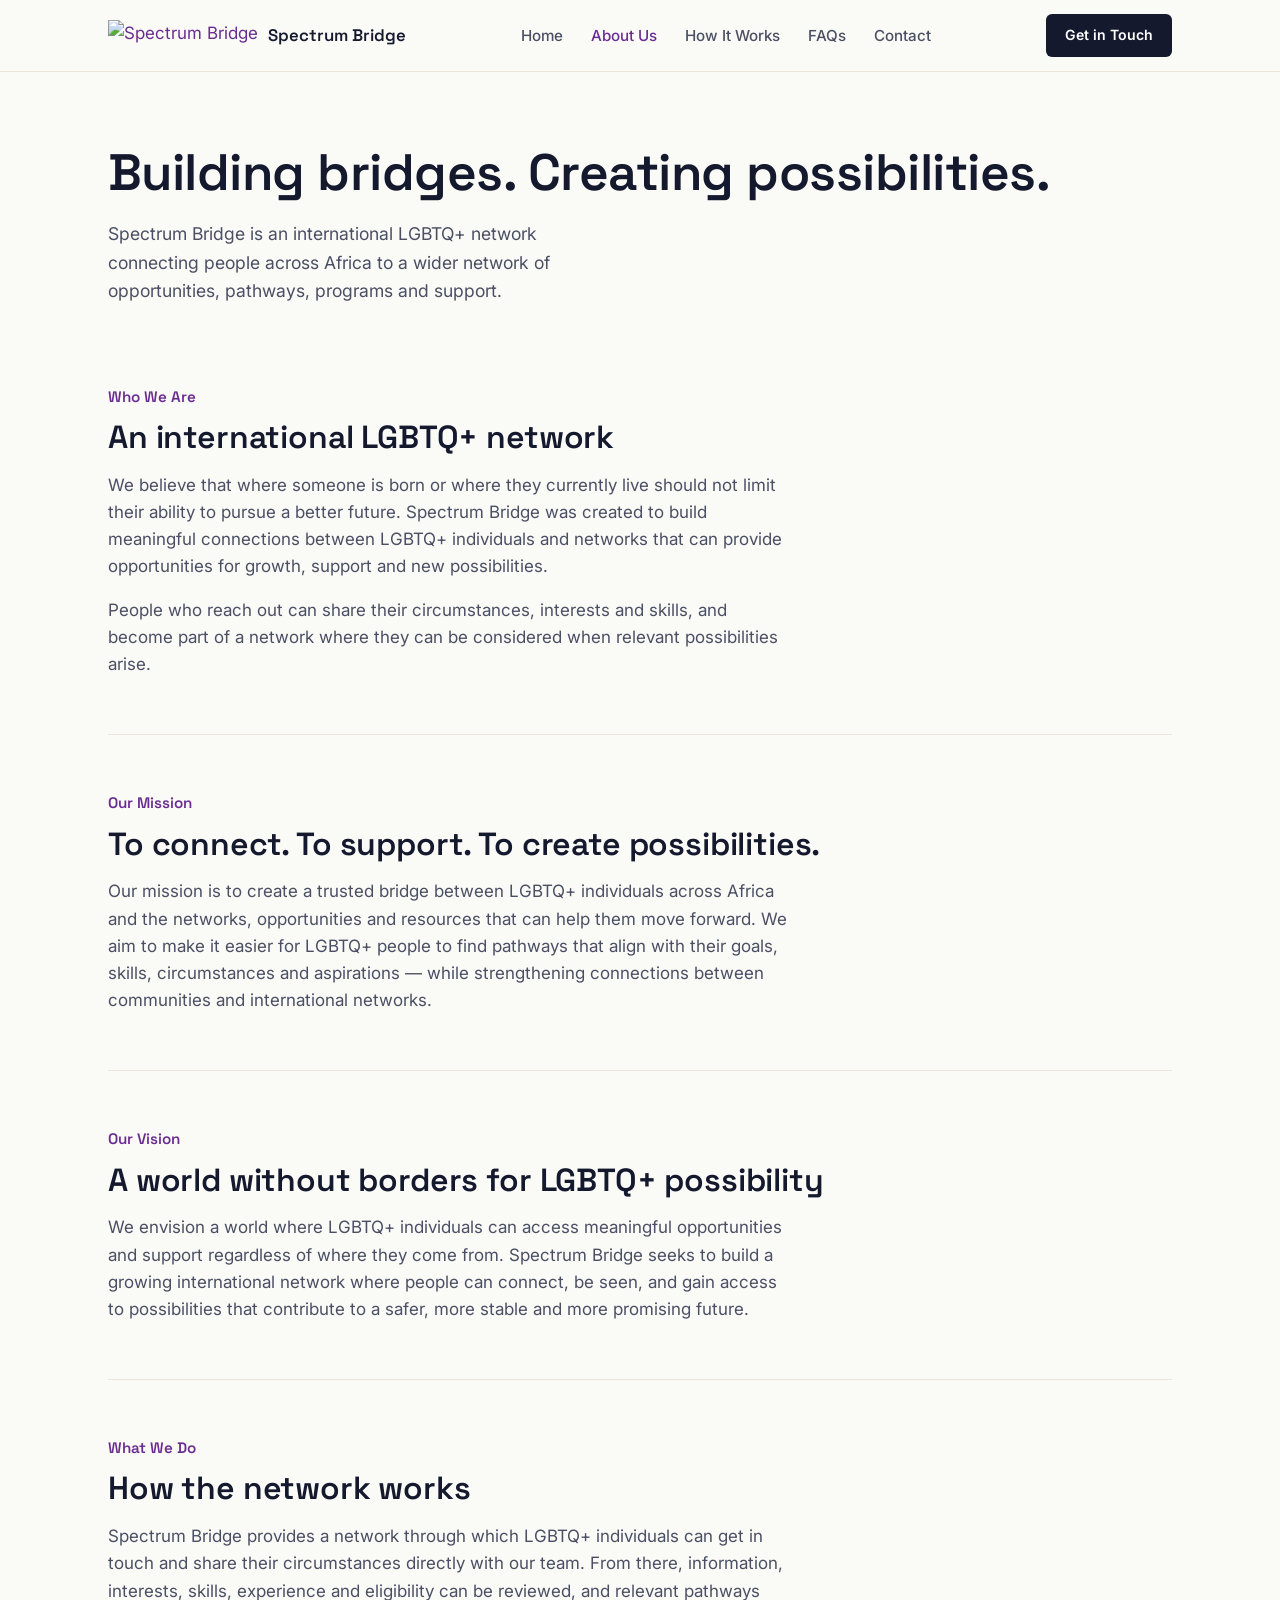
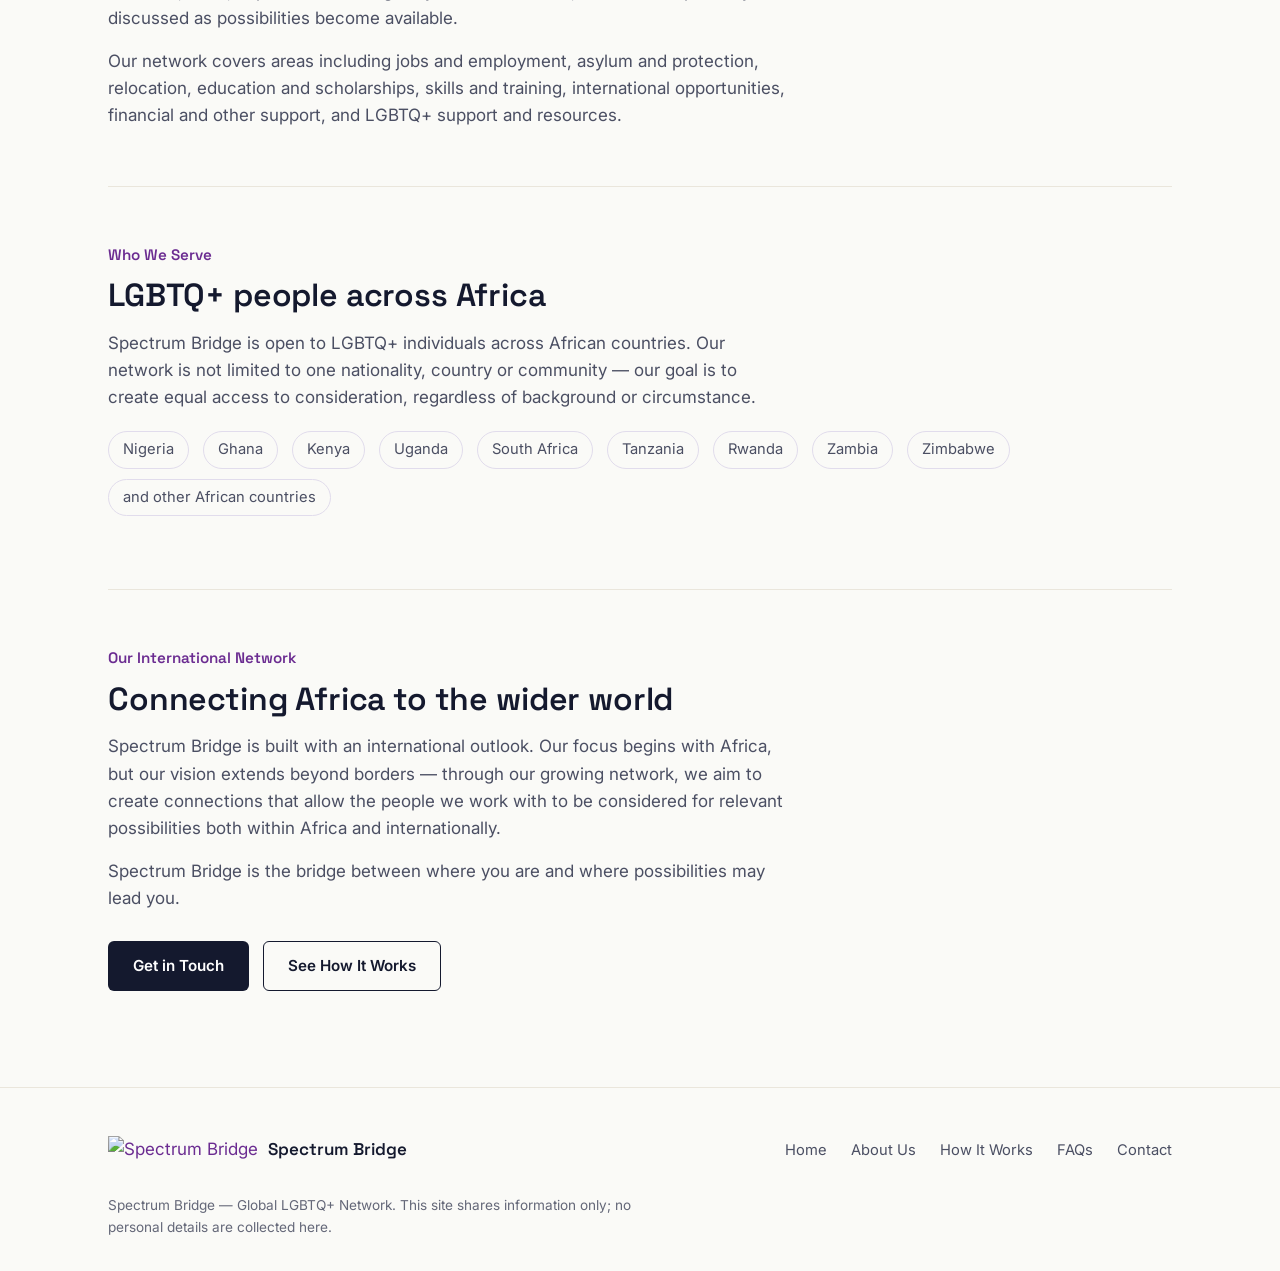
==== about.html @ e7720bda "Add files via upload" ====
<!DOCTYPE html>
<html lang="en">
<head>
<meta charset="UTF-8">
<meta name="viewport" content="width=device-width, initial-scale=1.0">
<title>About Us — Spectrum Bridge</title>
<meta name="description" content="Learn about Spectrum Bridge, an international LGBTQ+ network connecting individuals across Africa to opportunities and support.">
<link rel="stylesheet" href="styles.css">
</head>
<body>

<header class="site-header">
  <nav class="nav">
    <a href="index.html" class="nav-brand">
      <img src="assets/nav-icon.png" alt="Spectrum Bridge">
      <span>Spectrum Bridge</span>
    </a>
    <ul class="nav-links" id="navLinks">
      <li><a href="index.html">Home</a></li>
      <li><a href="about.html" class="current">About Us</a></li>
      <li><a href="how-it-works.html">How It Works</a></li>
      <li><a href="faq.html">FAQs</a></li>
      <li><a href="contact.html">Contact</a></li>
    </ul>
    <a href="contact.html" class="btn btn-primary btn-small nav-cta">Get in Touch</a>
    <button class="nav-toggle" id="navToggle" aria-label="Open menu" aria-expanded="false" aria-controls="navLinks">
      <span></span>
    </button>
  </nav>
</header>

<main>

  <section class="hero" style="padding-bottom: 24px;">
    <div class="container">
      <h1>Building bridges. Creating possibilities.</h1>
      <p class="lede" style="margin-top: 18px;">Spectrum Bridge is an international LGBTQ+ network connecting people across Africa to a wider network of opportunities, pathways, programs and support.</p>
    </div>
  </section>

  <div class="container">

    <section class="about-block">
      <span class="label">Who We Are</span>
      <h2>An international LGBTQ+ network</h2>
      <p style="margin-top: 16px;">We believe that where someone is born or where they currently live should not limit their ability to pursue a better future. Spectrum Bridge was created to build meaningful connections between LGBTQ+ individuals and networks that can provide opportunities for growth, support and new possibilities.</p>
      <p>People who reach out can share their circumstances, interests and skills, and become part of a network where they can be considered when relevant possibilities arise.</p>
    </section>

    <section class="about-block">
      <span class="label">Our Mission</span>
      <h2>To connect. To support. To create possibilities.</h2>
      <p style="margin-top: 16px;">Our mission is to create a trusted bridge between LGBTQ+ individuals across Africa and the networks, opportunities and resources that can help them move forward. We aim to make it easier for LGBTQ+ people to find pathways that align with their goals, skills, circumstances and aspirations — while strengthening connections between communities and international networks.</p>
    </section>

    <section class="about-block">
      <span class="label">Our Vision</span>
      <h2>A world without borders for LGBTQ+ possibility</h2>
      <p style="margin-top: 16px;">We envision a world where LGBTQ+ individuals can access meaningful opportunities and support regardless of where they come from. Spectrum Bridge seeks to build a growing international network where people can connect, be seen, and gain access to possibilities that contribute to a safer, more stable and more promising future.</p>
    </section>

    <section class="about-block">
      <span class="label">What We Do</span>
      <h2>How the network works</h2>
      <p style="margin-top: 16px;">Spectrum Bridge provides a network through which LGBTQ+ individuals can get in touch and share their circumstances directly with our team. From there, information, interests, skills, experience and eligibility can be reviewed, and relevant pathways discussed as possibilities become available.</p>
      <p>Our network covers areas including jobs and employment, asylum and protection, relocation, education and scholarships, skills and training, international opportunities, financial and other support, and LGBTQ+ support and resources.</p>
    </section>

    <section class="about-block">
      <span class="label">Who We Serve</span>
      <h2>LGBTQ+ people across Africa</h2>
      <p style="margin-top: 16px;">Spectrum Bridge is open to LGBTQ+ individuals across African countries. Our network is not limited to one nationality, country or community — our goal is to create equal access to consideration, regardless of background or circumstance.</p>
      <ul class="country-list">
        <li>Nigeria</li>
        <li>Ghana</li>
        <li>Kenya</li>
        <li>Uganda</li>
        <li>South Africa</li>
        <li>Tanzania</li>
        <li>Rwanda</li>
        <li>Zambia</li>
        <li>Zimbabwe</li>
        <li>and other African countries</li>
      </ul>
    </section>

    <section class="about-block">
      <span class="label">Our International Network</span>
      <h2>Connecting Africa to the wider world</h2>
      <p style="margin-top: 16px;">Spectrum Bridge is built with an international outlook. Our focus begins with Africa, but our vision extends beyond borders — through our growing network, we aim to create connections that allow the people we work with to be considered for relevant possibilities both within Africa and internationally.</p>
      <p>Spectrum Bridge is the bridge between where you are and where possibilities may lead you.</p>
      <div class="button-row">
        <a href="contact.html" class="btn btn-primary">Get in Touch</a>
        <a href="how-it-works.html" class="btn btn-secondary">See How It Works</a>
      </div>
    </section>

  </div>

</main>

<footer class="site-footer">
  <div class="container">
    <div class="footer-grid">
      <a href="index.html" class="footer-brand">
        <img src="assets/nav-icon.png" alt="Spectrum Bridge">
        <span>Spectrum Bridge</span>
      </a>
      <ul class="footer-links">
        <li><a href="index.html">Home</a></li>
        <li><a href="about.html">About Us</a></li>
        <li><a href="how-it-works.html">How It Works</a></li>
        <li><a href="faq.html">FAQs</a></li>
        <li><a href="contact.html">Contact</a></li>
      </ul>
    </div>
    <p class="footer-note">Spectrum Bridge — Global LGBTQ+ Network. This site shares information only; no personal details are collected here.</p>
  </div>
</footer>

<script>
  const navToggle = document.getElementById('navToggle');
  const navLinks = document.getElementById('navLinks');
  if (navToggle && navLinks) {
    navToggle.addEventListener('click', () => {
      const isOpen = navLinks.classList.toggle('open');
      navToggle.setAttribute('aria-expanded', isOpen ? 'true' : 'false');
    });
  }
</script>
</body>
</html>
---- styles.css ----
/* Spectrum Bridge — shared styles */

@import url('https://fonts.googleapis.com/css2?family=Space+Grotesk:wght@500;600;700&family=Inter:wght@400;500;600&display=swap');

:root {
  --bg: #FAFAF7;
  --bg-alt: #F2EEF9;
  --ink: #14192E;
  --ink-soft: #4B4F63;
  --purple: #6B2C91;
  --purple-deep: #4E1F6B;
  --coral: #E8562A;
  --line: #E1DCEC;
  --line-soft: #EAE6DC;
  --white: #FFFFFF;
  --radius: 6px;
  --max: 1120px;
}

* { box-sizing: border-box; }

html { scroll-behavior: smooth; }

body {
  margin: 0;
  background: var(--bg);
  color: var(--ink);
  font-family: 'Inter', -apple-system, BlinkMacSystemFont, sans-serif;
  font-size: 17px;
  line-height: 1.6;
  -webkit-font-smoothing: antialiased;
}

h1, h2, h3, .display {
  font-family: 'Space Grotesk', 'Inter', sans-serif;
  color: var(--ink);
  line-height: 1.15;
  margin: 0;
  font-weight: 600;
}

h1 { font-size: clamp(2.1rem, 4.4vw, 3.2rem); letter-spacing: -0.01em; }
h2 { font-size: clamp(1.5rem, 2.8vw, 2rem); letter-spacing: -0.005em; }
h3 { font-size: 1.15rem; }

p { margin: 0 0 1rem; color: var(--ink-soft); max-width: 62ch; }
p:last-child { margin-bottom: 0; }

a { color: var(--purple); text-decoration: none; }
a:hover { text-decoration: underline; }

img { max-width: 100%; display: block; }

.container {
  max-width: var(--max);
  margin: 0 auto;
  padding: 0 28px;
}

:focus-visible {
  outline: 2px solid var(--purple);
  outline-offset: 3px;
}

/* ---------- Nav ---------- */

.site-header {
  border-bottom: 1px solid var(--line-soft);
  background: var(--bg);
  position: sticky;
  top: 0;
  z-index: 40;
}

.nav {
  display: flex;
  align-items: center;
  justify-content: space-between;
  padding: 14px 28px;
  max-width: var(--max);
  margin: 0 auto;
  gap: 24px;
  position: relative;
}

.nav-brand {
  display: flex;
  align-items: center;
  gap: 10px;
  flex-shrink: 0;
}

.nav-brand img {
  height: 30px;
  width: auto;
}

.nav-brand span {
  font-family: 'Space Grotesk', sans-serif;
  font-weight: 600;
  font-size: 1.05rem;
  color: var(--ink);
  white-space: nowrap;
}

.nav-links {
  display: flex;
  align-items: center;
  gap: 28px;
  list-style: none;
  margin: 0;
  padding: 0;
  flex-wrap: wrap;
}

.nav-links a {
  color: var(--ink-soft);
  font-size: 0.95rem;
  font-weight: 500;
}

.nav-links a:hover { color: var(--ink); text-decoration: none; }

.nav-links a.current { color: var(--purple); }

.nav-cta {
  flex-shrink: 0;
}

.nav-toggle {
  display: none;
  background: none;
  border: 1.5px solid var(--ink);
  border-radius: var(--radius);
  width: 40px;
  height: 40px;
  align-items: center;
  justify-content: center;
  cursor: pointer;
  flex-shrink: 0;
}

.nav-toggle span,
.nav-toggle span::before,
.nav-toggle span::after {
  display: block;
  width: 18px;
  height: 2px;
  background: var(--ink);
  position: relative;
  transition: transform 0.15s ease, opacity 0.15s ease;
}

.nav-toggle span::before,
.nav-toggle span::after {
  content: '';
  position: absolute;
  left: 0;
}

.nav-toggle span::before { top: -6px; }
.nav-toggle span::after { top: 6px; }

/* ---------- Buttons ---------- */

.btn {
  display: inline-block;
  padding: 12px 24px;
  border-radius: var(--radius);
  font-weight: 600;
  font-size: 0.95rem;
  font-family: 'Inter', sans-serif;
  border: 1.5px solid transparent;
  cursor: pointer;
  transition: background-color 0.15s ease, color 0.15s ease, border-color 0.15s ease;
}

.btn:hover { text-decoration: none; }

.btn-primary {
  background: var(--ink);
  color: var(--white);
}
.btn-primary:hover { background: var(--purple-deep); }

.btn-secondary {
  background: transparent;
  color: var(--ink);
  border-color: var(--ink);
}
.btn-secondary:hover { background: var(--ink); color: var(--white); }

.btn-small {
  padding: 9px 18px;
  font-size: 0.88rem;
}

.button-row {
  display: flex;
  gap: 14px;
  flex-wrap: wrap;
  margin-top: 28px;
}

/* ---------- Hero ---------- */

.hero {
  padding: 72px 0 56px;
}

.hero-grid {
  display: grid;
  grid-template-columns: 1.1fr 0.9fr;
  gap: 48px;
  align-items: center;
}

.hero-eyebrow-free h1 { margin-bottom: 18px; }

.hero p.lede {
  font-size: 1.1rem;
  max-width: 46ch;
}

.hero-art {
  width: 100%;
}

/* ---------- Sections ---------- */

section.block {
  padding: 64px 0;
  border-top: 1px solid var(--line-soft);
}

section.block.alt {
  background: var(--bg-alt);
  border-top: 1px solid var(--line);
  border-bottom: 1px solid var(--line);
}

.section-head {
  max-width: 60ch;
  margin-bottom: 40px;
}

.section-head h2 { margin-bottom: 14px; }

/* ---------- Category list ---------- */

.category-grid {
  display: grid;
  grid-template-columns: repeat(2, 1fr);
  gap: 1px;
  background: var(--line);
  border: 1px solid var(--line);
}

.category-item {
  background: var(--bg);
  padding: 26px 28px;
}

.category-item h3 {
  margin-bottom: 8px;
  font-size: 1.05rem;
}

.category-item p { font-size: 0.95rem; margin: 0; }

/* ---------- Steps (real sequence) ---------- */

.steps {
  display: flex;
  flex-direction: column;
}

.step {
  display: grid;
  grid-template-columns: 64px 1fr;
  gap: 24px;
  padding: 28px 0;
  border-top: 1px solid var(--line);
}

.step:first-child { border-top: none; }

.step-num {
  font-family: 'Space Grotesk', sans-serif;
  font-weight: 600;
  font-size: 1.4rem;
  color: var(--purple);
}

.step h3 { margin-bottom: 8px; }
.step p { margin: 0; }

/* ---------- Simple stat / callout ---------- */

.callout {
  border-left: 3px solid var(--coral);
  padding: 4px 0 4px 22px;
  margin: 8px 0;
}

.callout p { margin: 0; color: var(--ink); font-size: 1.05rem; }

/* ---------- FAQ ---------- */

.faq-list {
  border-top: 1px solid var(--line);
}

.faq-item {
  border-bottom: 1px solid var(--line);
}

.faq-item summary {
  padding: 20px 4px;
  cursor: pointer;
  font-family: 'Space Grotesk', sans-serif;
  font-weight: 600;
  font-size: 1.02rem;
  color: var(--ink);
  list-style: none;
  display: flex;
  justify-content: space-between;
  align-items: center;
  gap: 16px;
}

.faq-item summary::-webkit-details-marker { display: none; }

.faq-item summary::after {
  content: '+';
  font-family: 'Space Grotesk', sans-serif;
  font-size: 1.3rem;
  color: var(--purple);
  flex-shrink: 0;
  transition: transform 0.15s ease;
}

.faq-item[open] summary::after {
  content: '–';
}

.faq-item .faq-answer {
  padding: 0 4px 22px;
  max-width: 68ch;
}

.faq-answer p { margin: 0; }

/* ---------- About page blocks ---------- */

.about-block {
  padding: 56px 0;
  border-top: 1px solid var(--line-soft);
}

.about-block:first-of-type { border-top: none; }

.about-block .label {
  font-family: 'Space Grotesk', sans-serif;
  font-weight: 600;
  color: var(--purple);
  font-size: 0.95rem;
  margin-bottom: 10px;
  display: block;
}

.country-list {
  display: flex;
  flex-wrap: wrap;
  gap: 10px 14px;
  margin-top: 20px;
  padding: 0;
  list-style: none;
}

.country-list li {
  font-size: 0.92rem;
  color: var(--ink-soft);
  padding: 6px 14px;
  border: 1px solid var(--line);
  border-radius: 999px;
}

/* ---------- Contact page ---------- */

.contact-hero {
  padding: 80px 0 64px;
  text-align: left;
}

.contact-card {
  border: 1px solid var(--line);
  border-radius: var(--radius);
  padding: 40px;
  margin-top: 36px;
  max-width: 560px;
  background: var(--bg-alt);
}

.contact-card h3 { margin-bottom: 10px; }
.contact-card p { margin-bottom: 24px; }

.privacy-note {
  margin-top: 40px;
  max-width: 60ch;
  font-size: 0.92rem;
  color: var(--ink-soft);
}

/* ---------- Footer ---------- */

.site-footer {
  border-top: 1px solid var(--line-soft);
  padding: 48px 0 32px;
  margin-top: 40px;
}

.footer-grid {
  display: flex;
  justify-content: space-between;
  align-items: flex-start;
  flex-wrap: wrap;
  gap: 32px;
}

.footer-brand {
  display: flex;
  align-items: center;
  gap: 10px;
}

.footer-brand img { height: 26px; }

.footer-brand span {
  font-family: 'Space Grotesk', sans-serif;
  font-weight: 600;
  color: var(--ink);
}

.footer-links {
  display: flex;
  gap: 24px;
  list-style: none;
  padding: 0;
  margin: 0;
  flex-wrap: wrap;
}

.footer-links a {
  color: var(--ink-soft);
  font-size: 0.92rem;
}

.footer-note {
  margin-top: 32px;
  font-size: 0.85rem;
  color: var(--ink-soft);
  opacity: 0.85;
}

/* ---------- Responsive ---------- */

@media (max-width: 860px) {
  .hero-grid { grid-template-columns: 1fr; }
  .hero-art { max-width: 340px; margin: 0 auto; }
  .category-grid { grid-template-columns: 1fr; }

  .nav-cta { display: none; }
  .nav-toggle { display: flex; }

  .nav-links {
    display: none;
    position: absolute;
    top: 100%;
    left: 0;
    right: 0;
    flex-direction: column;
    align-items: stretch;
    gap: 0;
    background: var(--bg);
    border-bottom: 1px solid var(--line);
    padding: 8px 28px 20px;
  }

  .nav-links.open { display: flex; }

  .nav-links li { border-top: 1px solid var(--line-soft); }
  .nav-links li:first-child { border-top: none; }
  .nav-links a { display: block; padding: 14px 0; }

  .nav-links .nav-links-cta {
    border-top: 1px solid var(--line-soft);
    padding-top: 14px;
    margin-top: 4px;
  }
}
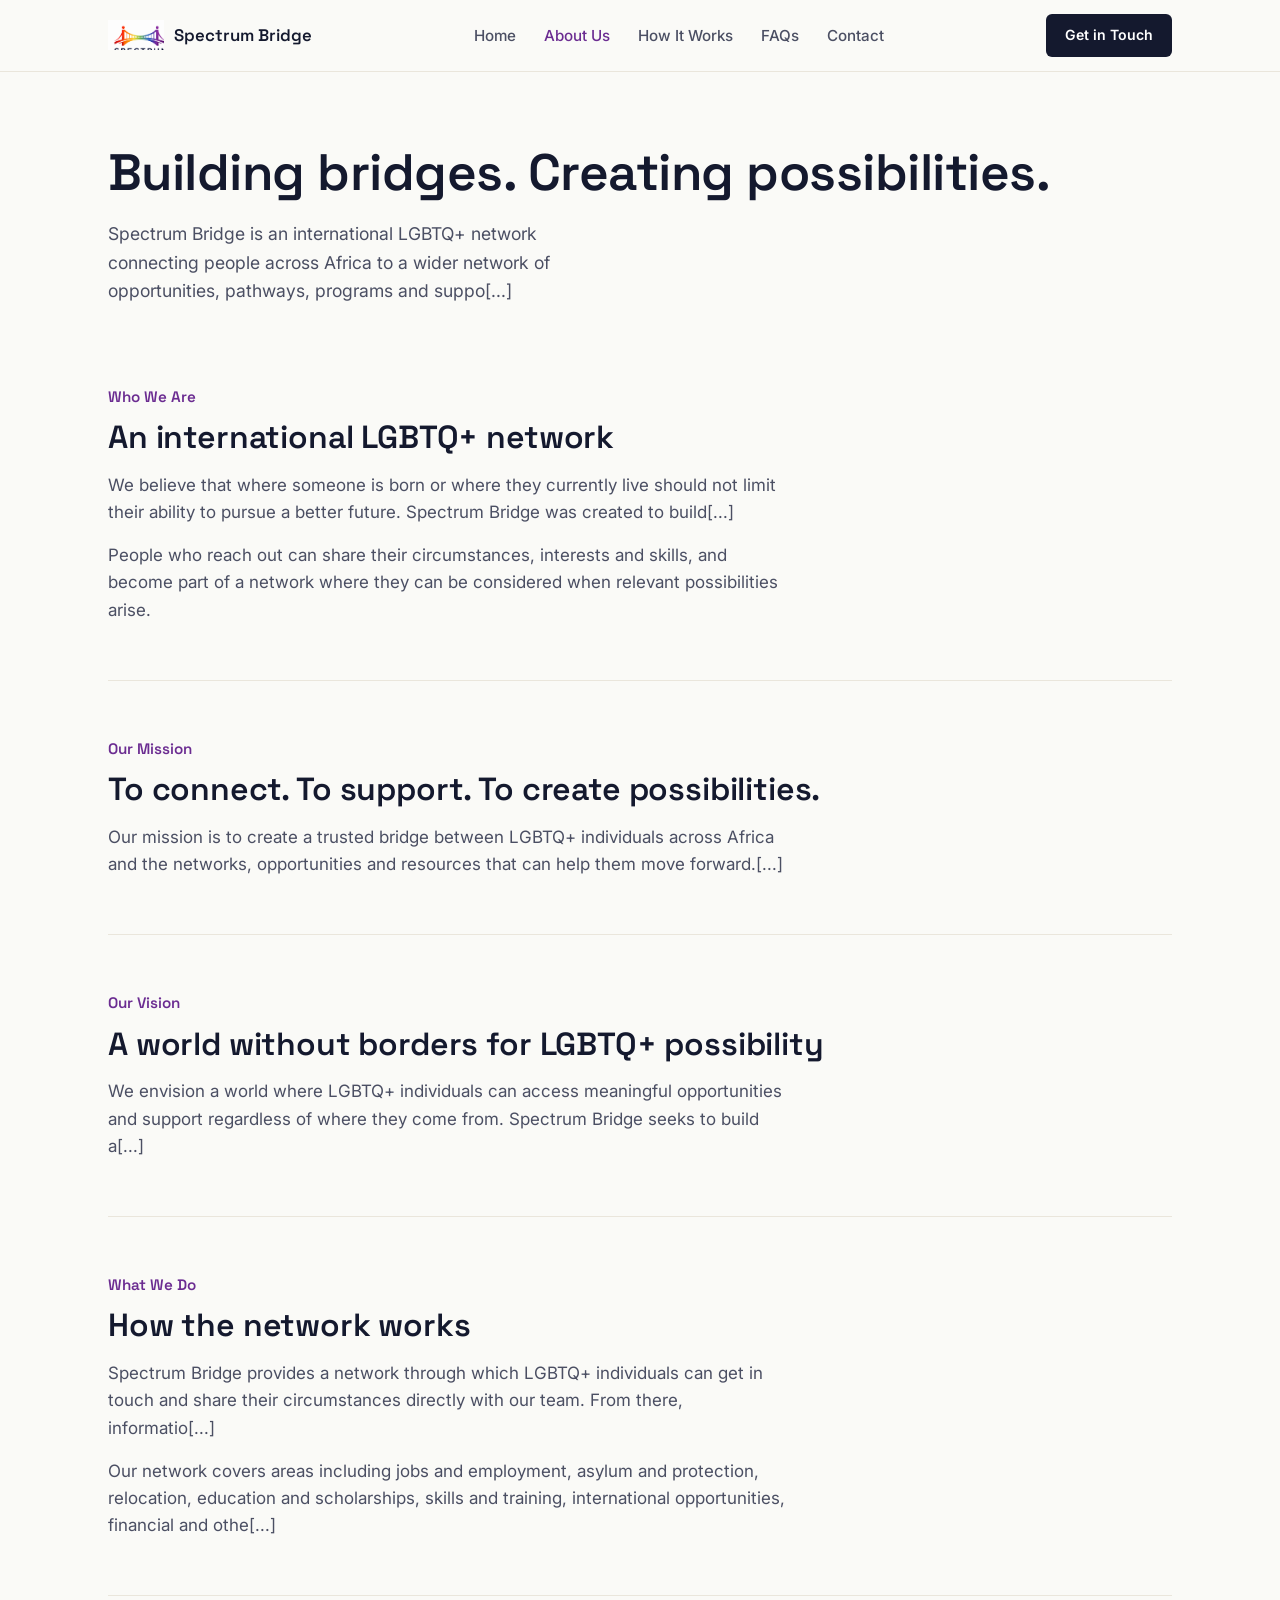
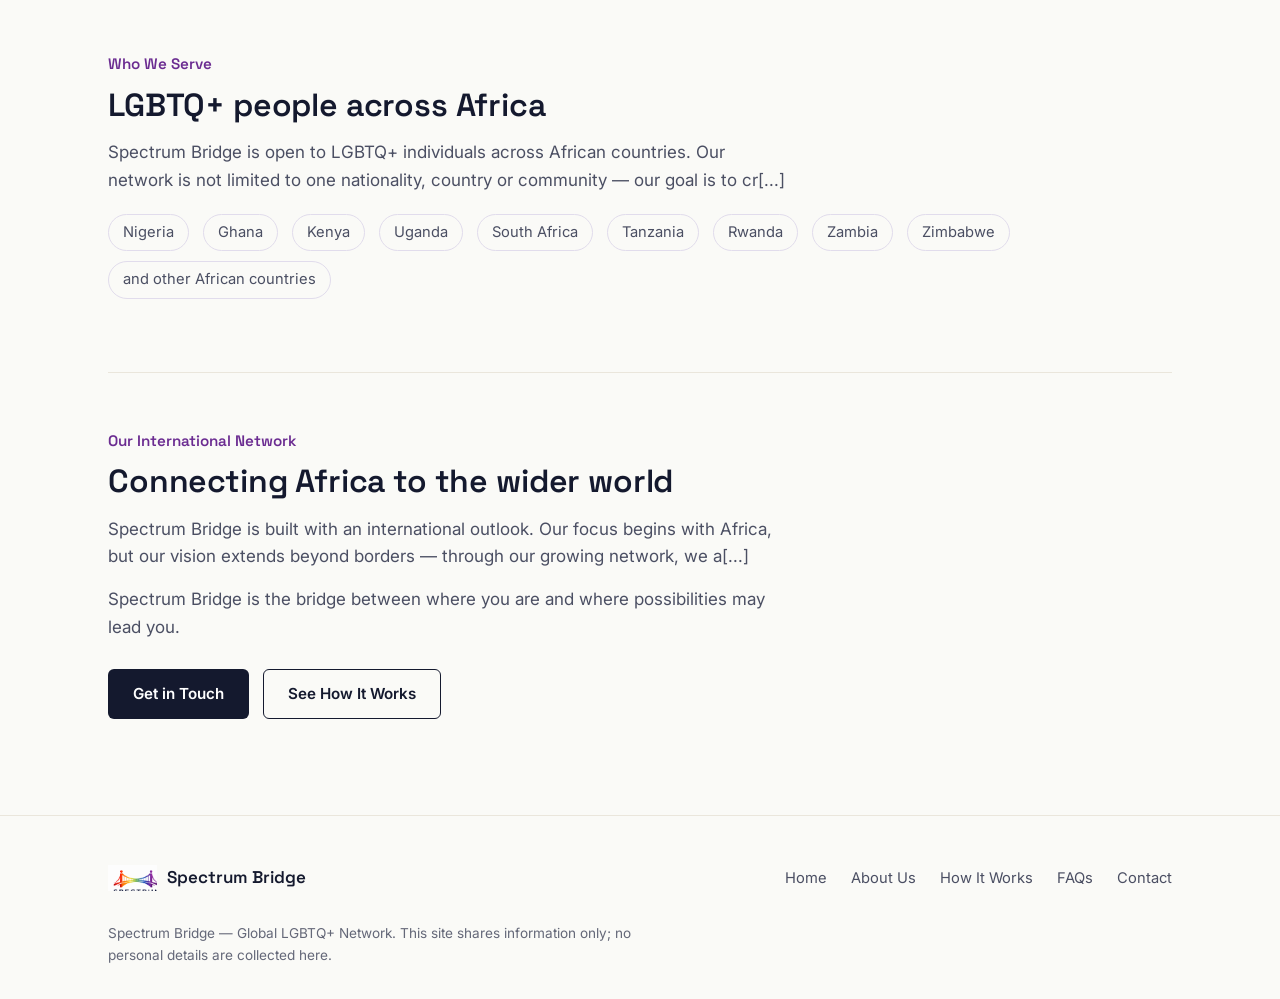
==== commit bb0c3618: "Serve root nav-icon.png on site pages to avoid assets/ 404s (update header/footer image paths)" ====
--- a/about.html
+++ b/about.html
@@ -12,7 +12,7 @@
 <header class="site-header">
   <nav class="nav">
     <a href="index.html" class="nav-brand">
-      <img src="assets/nav-icon.png" alt="Spectrum Bridge">
+      <img src="nav-icon.png" alt="Spectrum Bridge">
       <span>Spectrum Bridge</span>
     </a>
     <ul class="nav-links" id="navLinks">
@@ -34,7 +34,7 @@
   <section class="hero" style="padding-bottom: 24px;">
     <div class="container">
       <h1>Building bridges. Creating possibilities.</h1>
-      <p class="lede" style="margin-top: 18px;">Spectrum Bridge is an international LGBTQ+ network connecting people across Africa to a wider network of opportunities, pathways, programs and support.</p>
+      <p class="lede" style="margin-top: 18px;">Spectrum Bridge is an international LGBTQ+ network connecting people across Africa to a wider network of opportunities, pathways, programs and suppo[...]
     </div>
   </section>
 
@@ -43,33 +43,33 @@
     <section class="about-block">
       <span class="label">Who We Are</span>
       <h2>An international LGBTQ+ network</h2>
-      <p style="margin-top: 16px;">We believe that where someone is born or where they currently live should not limit their ability to pursue a better future. Spectrum Bridge was created to build meaningful connections between LGBTQ+ individuals and networks that can provide opportunities for growth, support and new possibilities.</p>
+      <p style="margin-top: 16px;">We believe that where someone is born or where they currently live should not limit their ability to pursue a better future. Spectrum Bridge was created to build[...]
       <p>People who reach out can share their circumstances, interests and skills, and become part of a network where they can be considered when relevant possibilities arise.</p>
     </section>
 
     <section class="about-block">
       <span class="label">Our Mission</span>
       <h2>To connect. To support. To create possibilities.</h2>
-      <p style="margin-top: 16px;">Our mission is to create a trusted bridge between LGBTQ+ individuals across Africa and the networks, opportunities and resources that can help them move forward. We aim to make it easier for LGBTQ+ people to find pathways that align with their goals, skills, circumstances and aspirations — while strengthening connections between communities and international networks.</p>
+      <p style="margin-top: 16px;">Our mission is to create a trusted bridge between LGBTQ+ individuals across Africa and the networks, opportunities and resources that can help them move forward.[...]
     </section>
 
     <section class="about-block">
       <span class="label">Our Vision</span>
       <h2>A world without borders for LGBTQ+ possibility</h2>
-      <p style="margin-top: 16px;">We envision a world where LGBTQ+ individuals can access meaningful opportunities and support regardless of where they come from. Spectrum Bridge seeks to build a growing international network where people can connect, be seen, and gain access to possibilities that contribute to a safer, more stable and more promising future.</p>
+      <p style="margin-top: 16px;">We envision a world where LGBTQ+ individuals can access meaningful opportunities and support regardless of where they come from. Spectrum Bridge seeks to build a[...]
     </section>
 
     <section class="about-block">
       <span class="label">What We Do</span>
       <h2>How the network works</h2>
-      <p style="margin-top: 16px;">Spectrum Bridge provides a network through which LGBTQ+ individuals can get in touch and share their circumstances directly with our team. From there, information, interests, skills, experience and eligibility can be reviewed, and relevant pathways discussed as possibilities become available.</p>
-      <p>Our network covers areas including jobs and employment, asylum and protection, relocation, education and scholarships, skills and training, international opportunities, financial and other support, and LGBTQ+ support and resources.</p>
+      <p style="margin-top: 16px;">Spectrum Bridge provides a network through which LGBTQ+ individuals can get in touch and share their circumstances directly with our team. From there, informatio[...]
+      <p>Our network covers areas including jobs and employment, asylum and protection, relocation, education and scholarships, skills and training, international opportunities, financial and othe[...]
     </section>
 
     <section class="about-block">
       <span class="label">Who We Serve</span>
       <h2>LGBTQ+ people across Africa</h2>
-      <p style="margin-top: 16px;">Spectrum Bridge is open to LGBTQ+ individuals across African countries. Our network is not limited to one nationality, country or community — our goal is to create equal access to consideration, regardless of background or circumstance.</p>
+      <p style="margin-top: 16px;">Spectrum Bridge is open to LGBTQ+ individuals across African countries. Our network is not limited to one nationality, country or community — our goal is to cr[...]
       <ul class="country-list">
         <li>Nigeria</li>
         <li>Ghana</li>
@@ -87,7 +87,7 @@
     <section class="about-block">
       <span class="label">Our International Network</span>
       <h2>Connecting Africa to the wider world</h2>
-      <p style="margin-top: 16px;">Spectrum Bridge is built with an international outlook. Our focus begins with Africa, but our vision extends beyond borders — through our growing network, we aim to create connections that allow the people we work with to be considered for relevant possibilities both within Africa and internationally.</p>
+      <p style="margin-top: 16px;">Spectrum Bridge is built with an international outlook. Our focus begins with Africa, but our vision extends beyond borders — through our growing network, we a[...]
       <p>Spectrum Bridge is the bridge between where you are and where possibilities may lead you.</p>
       <div class="button-row">
         <a href="contact.html" class="btn btn-primary">Get in Touch</a>
@@ -103,7 +103,7 @@
   <div class="container">
     <div class="footer-grid">
       <a href="index.html" class="footer-brand">
-        <img src="assets/nav-icon.png" alt="Spectrum Bridge">
+        <img src="nav-icon.png" alt="Spectrum Bridge">
         <span>Spectrum Bridge</span>
       </a>
       <ul class="footer-links">
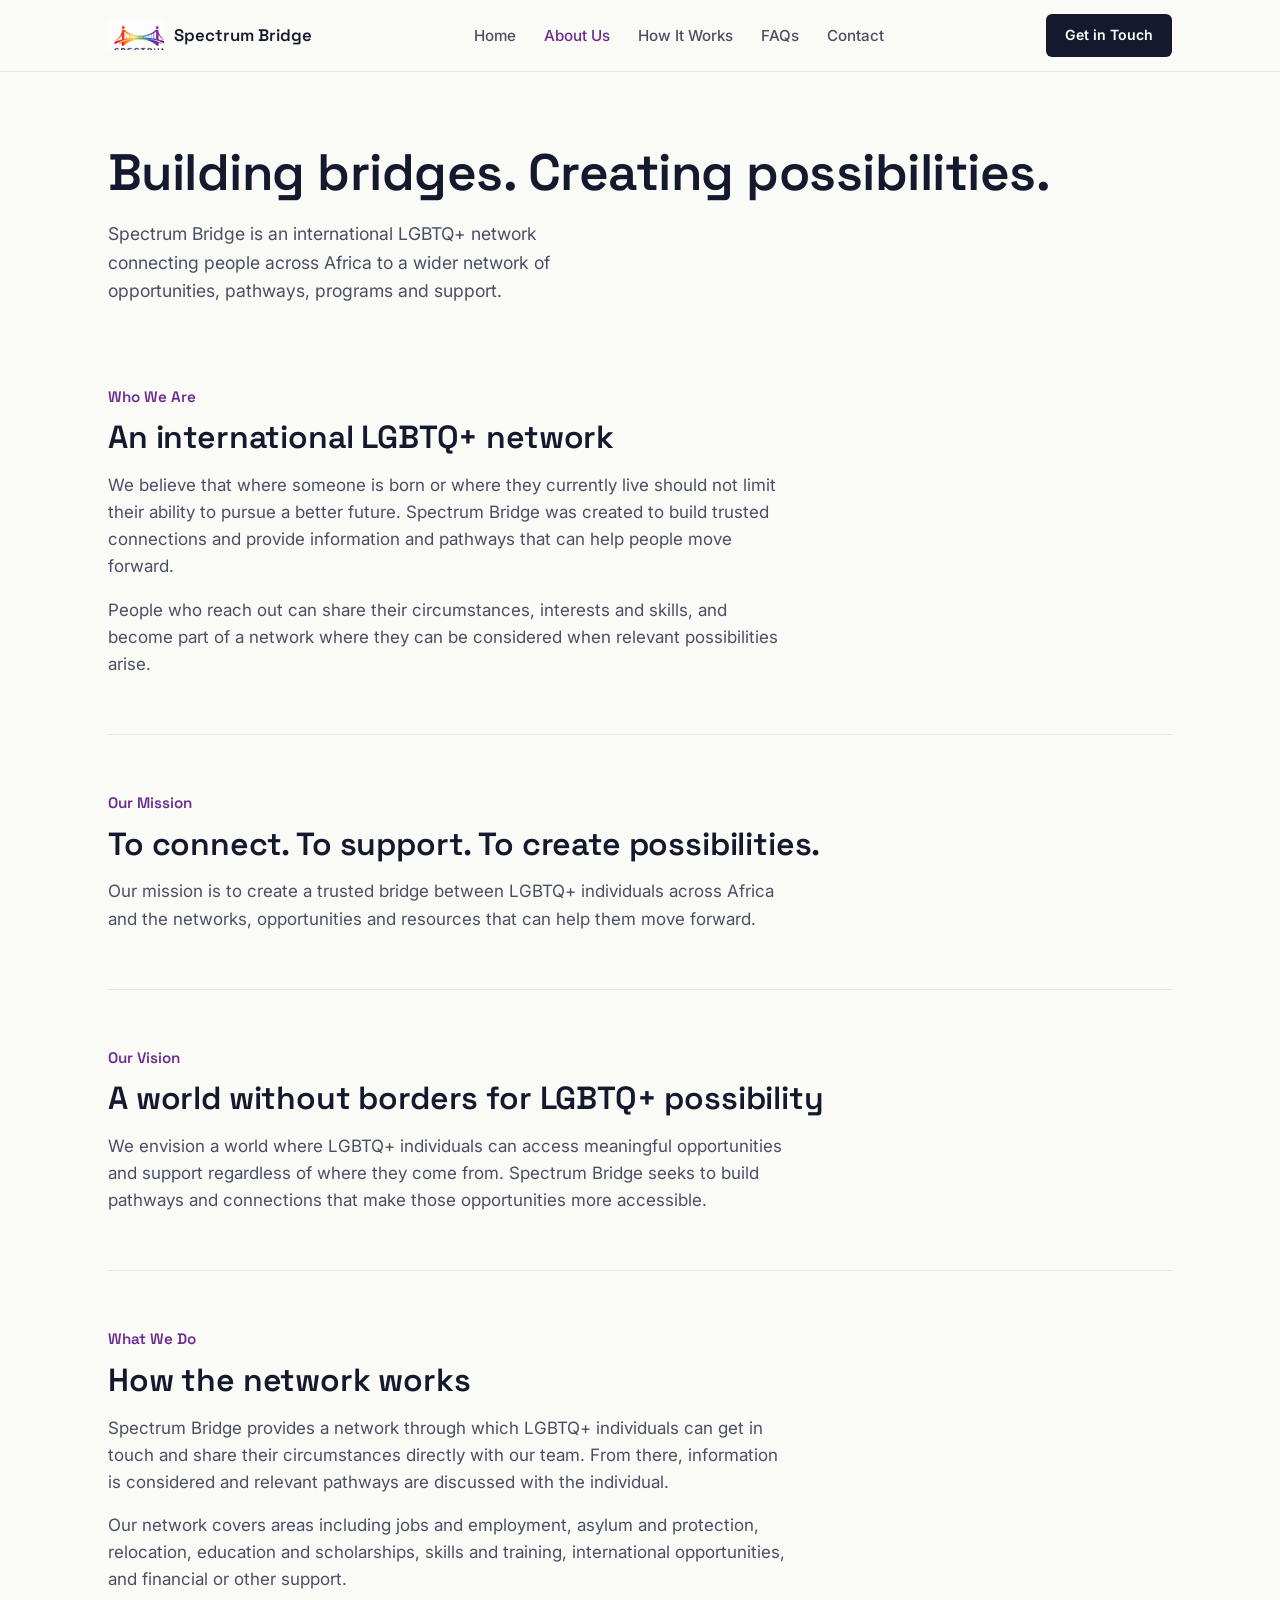
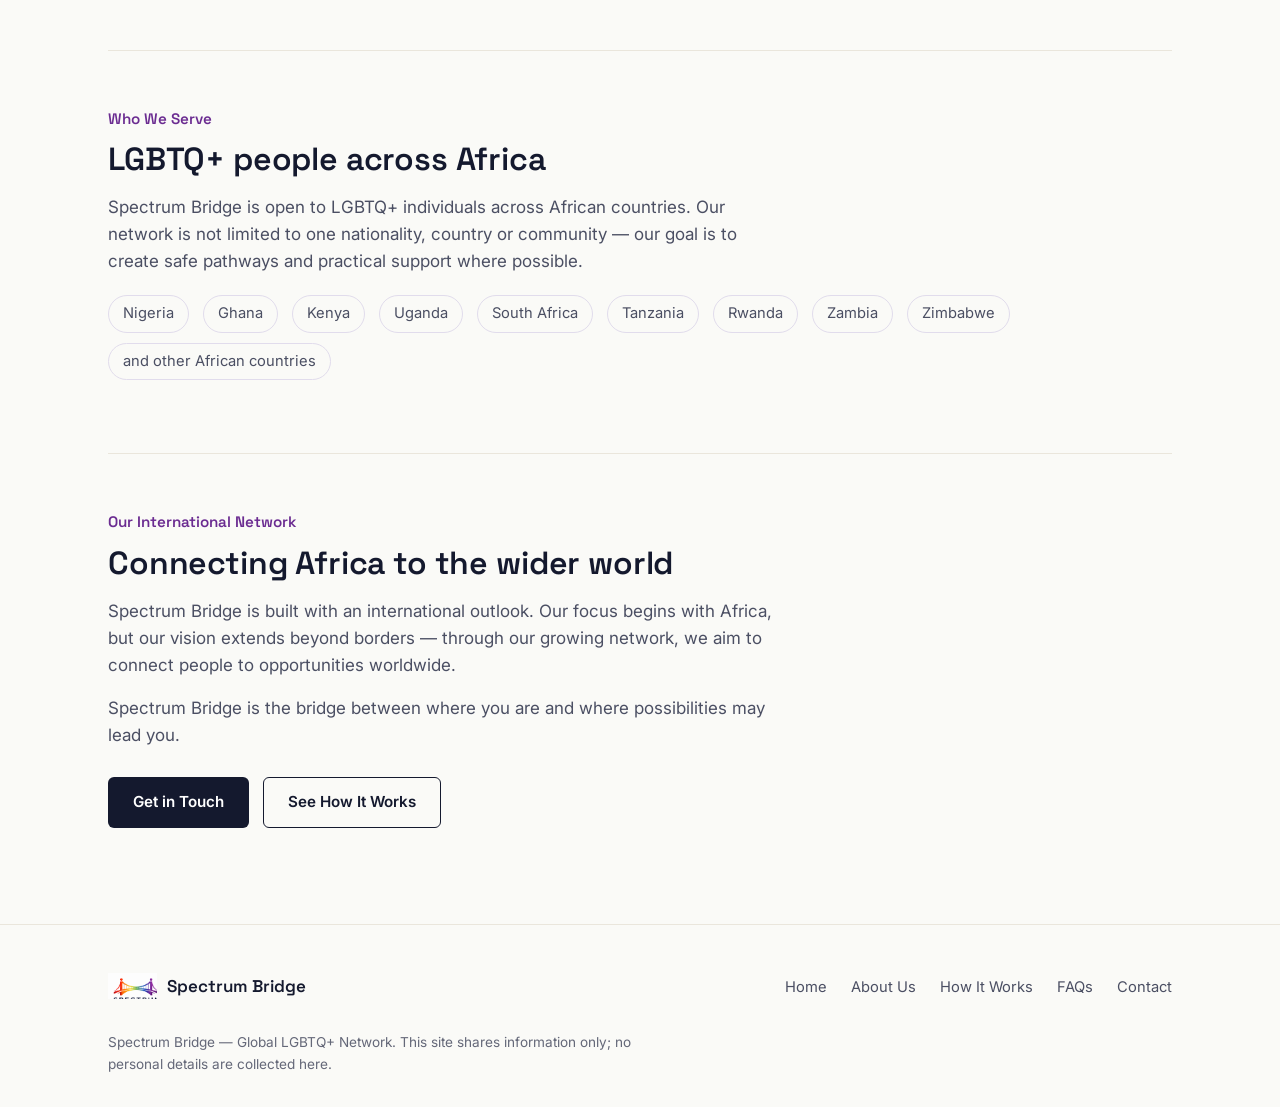
==== commit fd0df43f: "Replace placeholder '[...]' with full copy across site pages and use root logo/nav images" ====
--- a/about.html
+++ b/about.html
@@ -34,7 +34,7 @@
   <section class="hero" style="padding-bottom: 24px;">
     <div class="container">
       <h1>Building bridges. Creating possibilities.</h1>
-      <p class="lede" style="margin-top: 18px;">Spectrum Bridge is an international LGBTQ+ network connecting people across Africa to a wider network of opportunities, pathways, programs and suppo[...]
+      <p class="lede" style="margin-top: 18px;">Spectrum Bridge is an international LGBTQ+ network connecting people across Africa to a wider network of opportunities, pathways, programs and support.</p>
     </div>
   </section>
 
@@ -43,33 +43,33 @@
     <section class="about-block">
       <span class="label">Who We Are</span>
       <h2>An international LGBTQ+ network</h2>
-      <p style="margin-top: 16px;">We believe that where someone is born or where they currently live should not limit their ability to pursue a better future. Spectrum Bridge was created to build[...]
+      <p style="margin-top: 16px;">We believe that where someone is born or where they currently live should not limit their ability to pursue a better future. Spectrum Bridge was created to build trusted connections and provide information and pathways that can help people move forward.</p>
       <p>People who reach out can share their circumstances, interests and skills, and become part of a network where they can be considered when relevant possibilities arise.</p>
     </section>
 
     <section class="about-block">
       <span class="label">Our Mission</span>
       <h2>To connect. To support. To create possibilities.</h2>
-      <p style="margin-top: 16px;">Our mission is to create a trusted bridge between LGBTQ+ individuals across Africa and the networks, opportunities and resources that can help them move forward.[...]
+      <p style="margin-top: 16px;">Our mission is to create a trusted bridge between LGBTQ+ individuals across Africa and the networks, opportunities and resources that can help them move forward.</p>
     </section>
 
     <section class="about-block">
       <span class="label">Our Vision</span>
       <h2>A world without borders for LGBTQ+ possibility</h2>
-      <p style="margin-top: 16px;">We envision a world where LGBTQ+ individuals can access meaningful opportunities and support regardless of where they come from. Spectrum Bridge seeks to build a[...]
+      <p style="margin-top: 16px;">We envision a world where LGBTQ+ individuals can access meaningful opportunities and support regardless of where they come from. Spectrum Bridge seeks to build pathways and connections that make those opportunities more accessible.</p>
     </section>
 
     <section class="about-block">
       <span class="label">What We Do</span>
       <h2>How the network works</h2>
-      <p style="margin-top: 16px;">Spectrum Bridge provides a network through which LGBTQ+ individuals can get in touch and share their circumstances directly with our team. From there, informatio[...]
-      <p>Our network covers areas including jobs and employment, asylum and protection, relocation, education and scholarships, skills and training, international opportunities, financial and othe[...]
+      <p style="margin-top: 16px;">Spectrum Bridge provides a network through which LGBTQ+ individuals can get in touch and share their circumstances directly with our team. From there, information is considered and relevant pathways are discussed with the individual.</p>
+      <p>Our network covers areas including jobs and employment, asylum and protection, relocation, education and scholarships, skills and training, international opportunities, and financial or other support.</p>
     </section>
 
     <section class="about-block">
       <span class="label">Who We Serve</span>
       <h2>LGBTQ+ people across Africa</h2>
-      <p style="margin-top: 16px;">Spectrum Bridge is open to LGBTQ+ individuals across African countries. Our network is not limited to one nationality, country or community — our goal is to cr[...]
+      <p style="margin-top: 16px;">Spectrum Bridge is open to LGBTQ+ individuals across African countries. Our network is not limited to one nationality, country or community — our goal is to create safe pathways and practical support where possible.</p>
       <ul class="country-list">
         <li>Nigeria</li>
         <li>Ghana</li>
@@ -87,7 +87,7 @@
     <section class="about-block">
       <span class="label">Our International Network</span>
       <h2>Connecting Africa to the wider world</h2>
-      <p style="margin-top: 16px;">Spectrum Bridge is built with an international outlook. Our focus begins with Africa, but our vision extends beyond borders — through our growing network, we a[...]
+      <p style="margin-top: 16px;">Spectrum Bridge is built with an international outlook. Our focus begins with Africa, but our vision extends beyond borders — through our growing network, we aim to connect people to opportunities worldwide.</p>
       <p>Spectrum Bridge is the bridge between where you are and where possibilities may lead you.</p>
       <div class="button-row">
         <a href="contact.html" class="btn btn-primary">Get in Touch</a>
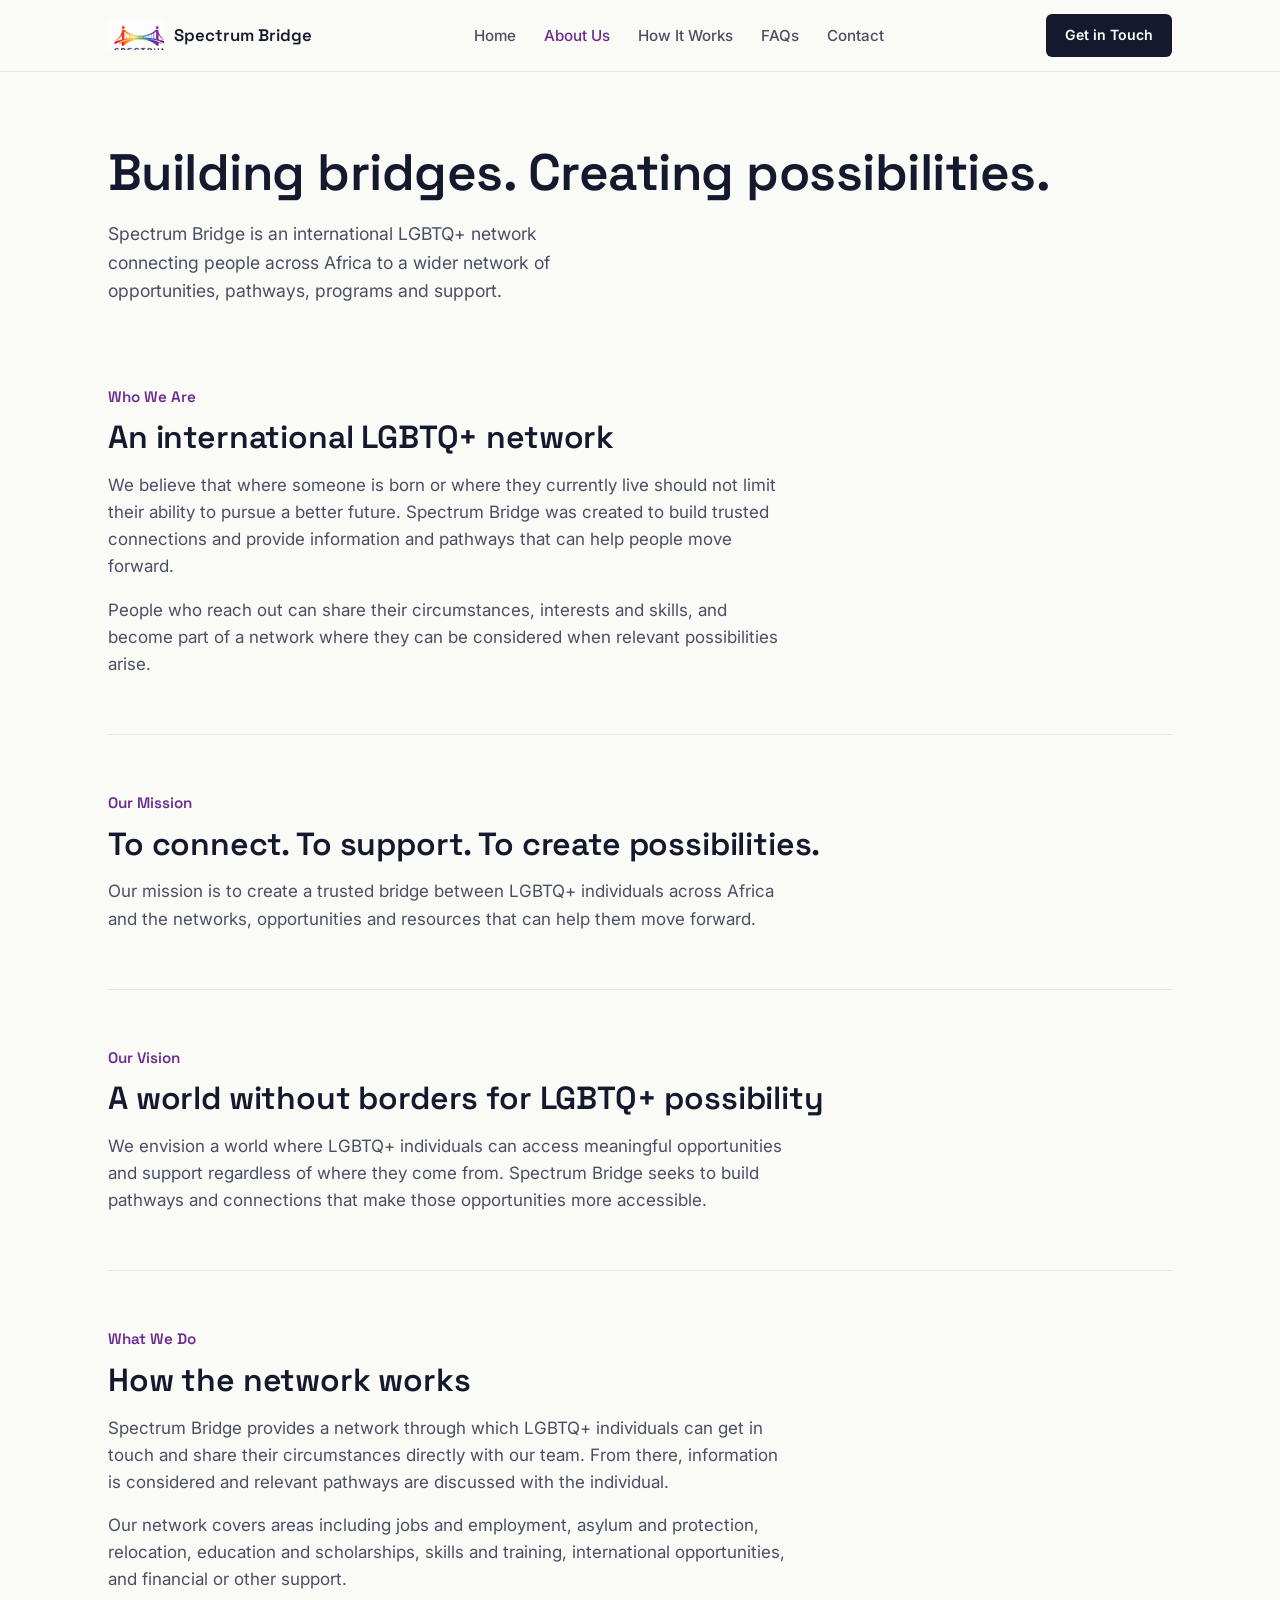
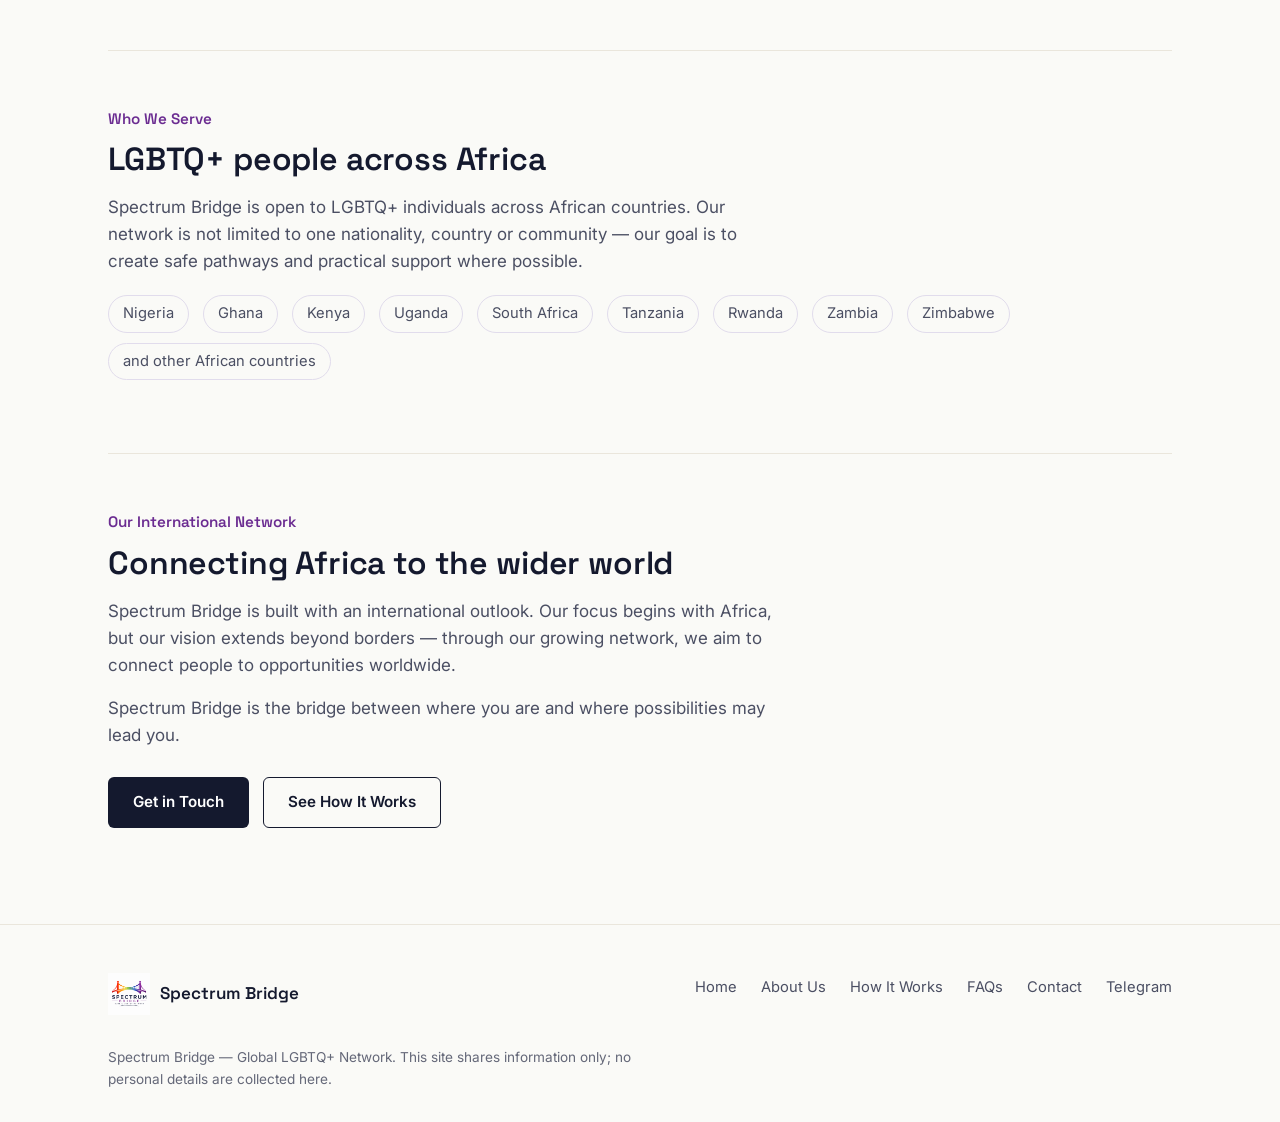
==== commit 06873b01: "Add Telegram link (t.me/Spectrumbridge) to contact page (button) and footer (link)" ====
--- a/about.html
+++ b/about.html
@@ -103,7 +103,7 @@
   <div class="container">
     <div class="footer-grid">
       <a href="index.html" class="footer-brand">
-        <img src="nav-icon.png" alt="Spectrum Bridge">
+        <img src="logo-full.png" alt="Spectrum Bridge">
         <span>Spectrum Bridge</span>
       </a>
       <ul class="footer-links">
@@ -112,6 +112,7 @@
         <li><a href="how-it-works.html">How It Works</a></li>
         <li><a href="faq.html">FAQs</a></li>
         <li><a href="contact.html">Contact</a></li>
+        <li><a href="https://t.me/Spectrumbridge" target="_blank" rel="noopener">Telegram</a></li>
       </ul>
     </div>
     <p class="footer-note">Spectrum Bridge — Global LGBTQ+ Network. This site shares information only; no personal details are collected here.</p>
--- a/styles.css
+++ b/styles.css
@@ -434,7 +434,7 @@
   gap: 10px;
 }
 
-.footer-brand img { height: 26px; }
+.footer-brand img { height: 42px; }
 
 .footer-brand span {
   font-family: 'Space Grotesk', sans-serif;
@@ -498,4 +498,7 @@
     padding-top: 14px;
     margin-top: 4px;
   }
-}
+
+  /* slightly smaller footer logo on narrow screens */
+  .footer-brand img { height: 30px; }
+}
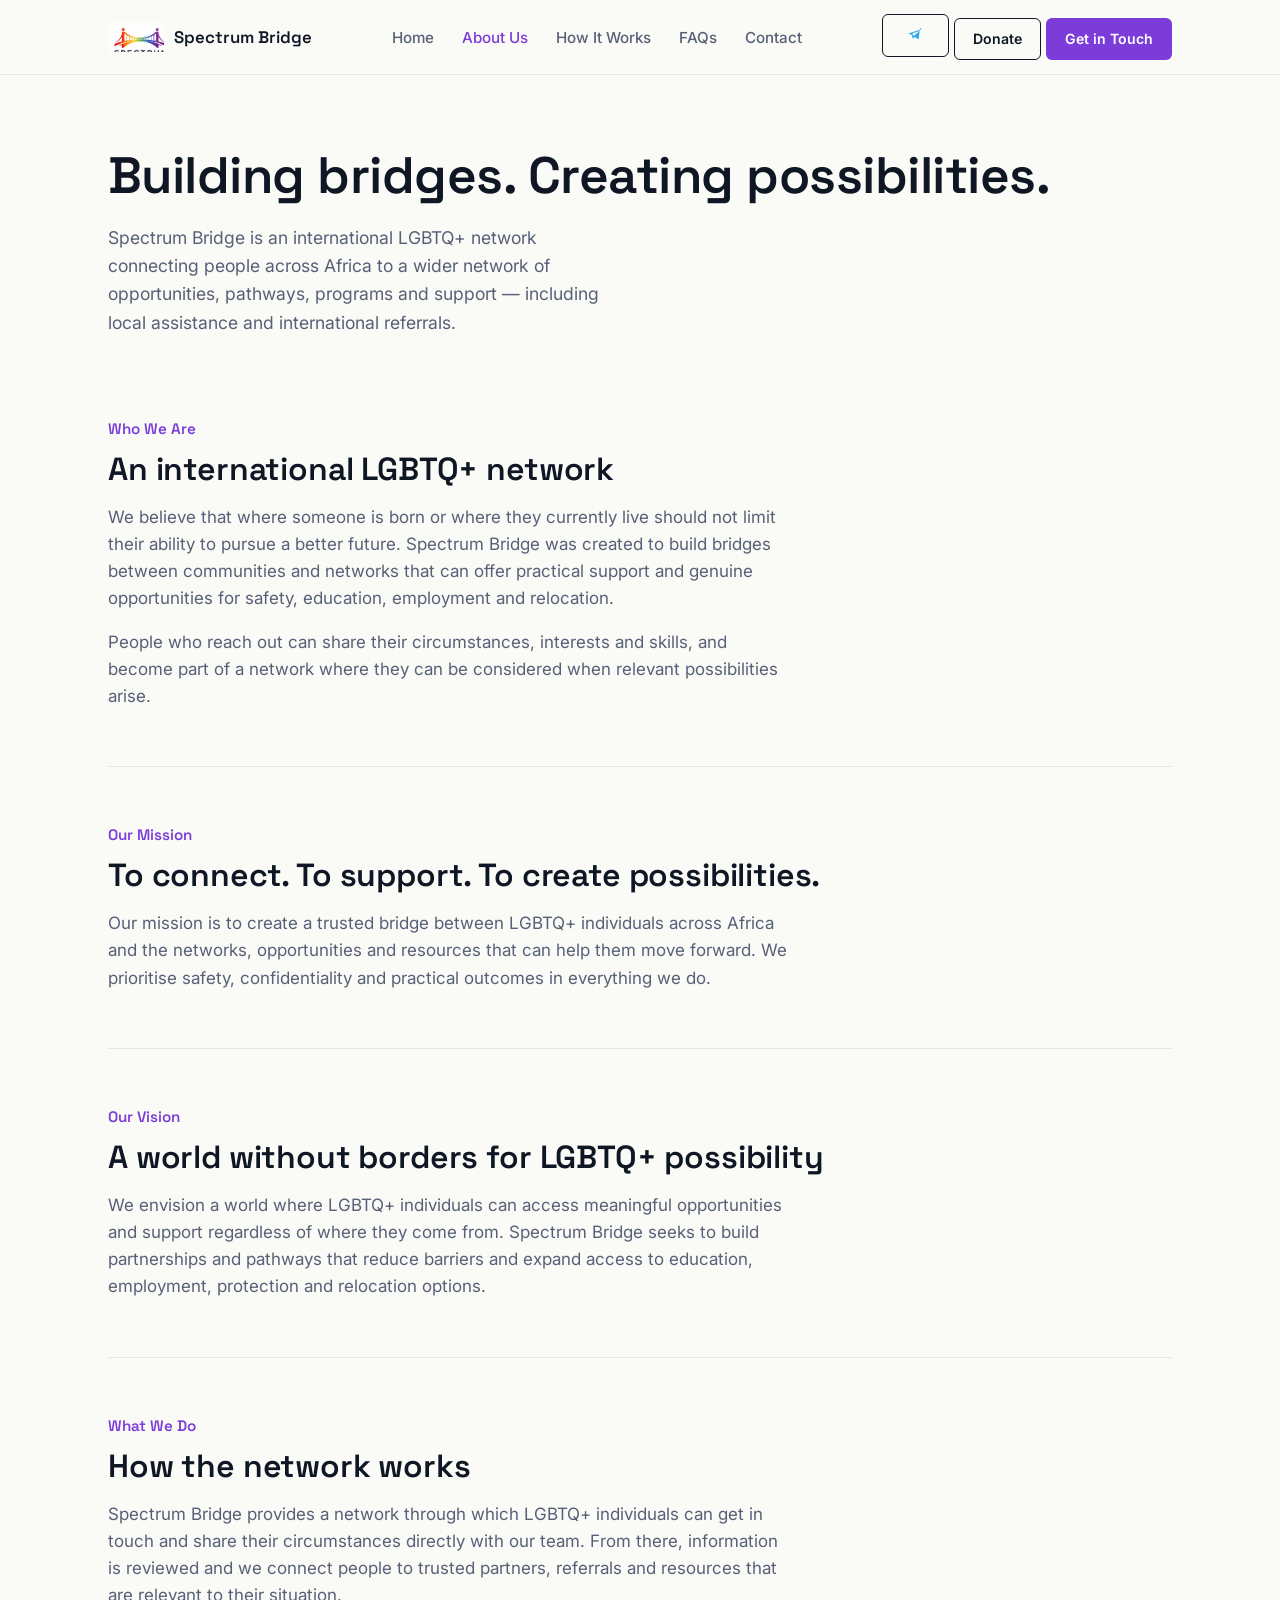
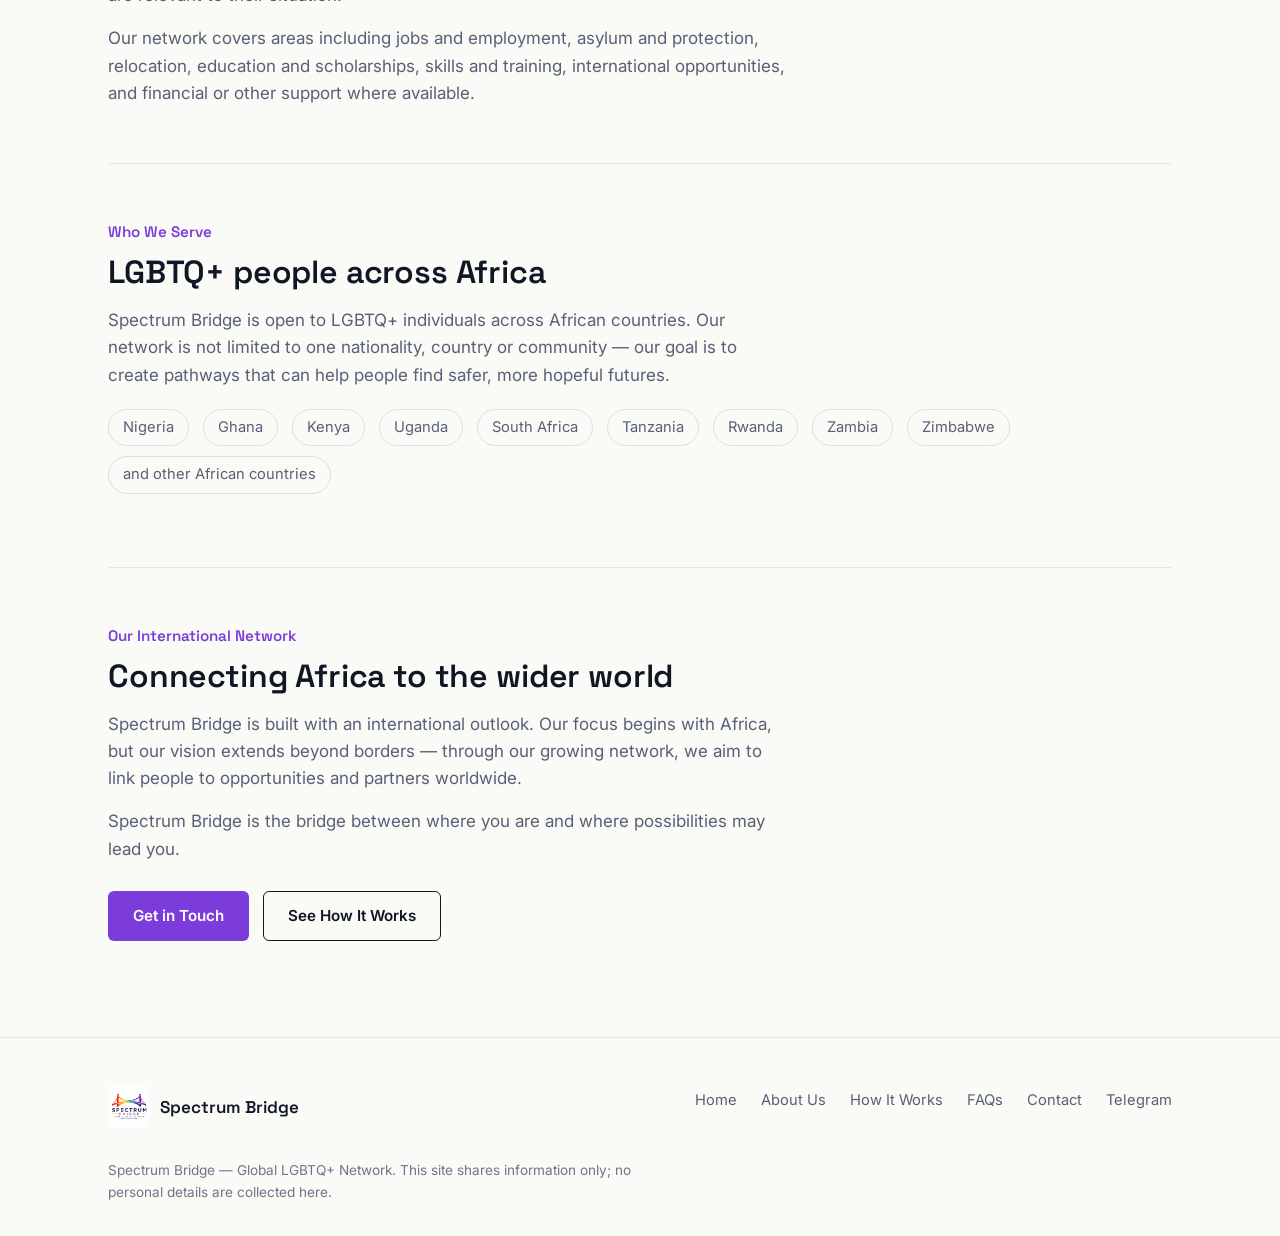
==== commit 14670fa3: "Fix truncated copy and SVG paths; complete copy on about, faq and contact; add header action buttons" ====
--- a/about.html
+++ b/about.html
@@ -22,7 +22,17 @@
       <li><a href="faq.html">FAQs</a></li>
       <li><a href="contact.html">Contact</a></li>
     </ul>
-    <a href="contact.html" class="btn btn-primary btn-small nav-cta">Get in Touch</a>
+    <div class="header-actions">
+      <a href="https://t.me/Spectrumbridge" class="btn btn-secondary btn-icon tg-open" aria-label="Open Spectrumbridge on Telegram (opens in new tab)" target="_blank" rel="noopener">
+        <svg class="icon-telegram" viewBox="0 0 24 24" aria-hidden="true" focusable="false"><path d="M21.6 3.4c-.2-.2-.5-.3-.8-.2L3.1 8.9c-.6.2-.6.9 0 1.1l3.6 1.2 1.4 4.6c.2.6.9.8 1.3.4l2-1.8 4.1 3c.5.4 1.1.1 1.2-.6l1.9-14.6c.1-.4-.1-.8-.5-1zM9.2 13.2L7.9 9.1 18.1 5.6 9.2 13.2z"/></svg>
+      </a>
+
+      <a href="https://example.org/donate" class="btn btn-secondary btn-small" aria-label="Donate to Spectrum Bridge">
+        Donate
+      </a>
+
+      <a href="contact.html" class="btn btn-primary btn-small nav-cta">Get in Touch</a>
+    </div>
     <button class="nav-toggle" id="navToggle" aria-label="Open menu" aria-expanded="false" aria-controls="navLinks">
       <span></span>
     </button>
@@ -34,7 +44,7 @@
   <section class="hero" style="padding-bottom: 24px;">
     <div class="container">
       <h1>Building bridges. Creating possibilities.</h1>
-      <p class="lede" style="margin-top: 18px;">Spectrum Bridge is an international LGBTQ+ network connecting people across Africa to a wider network of opportunities, pathways, programs and support.</p>
+      <p class="lede" style="margin-top: 18px;">Spectrum Bridge is an international LGBTQ+ network connecting people across Africa to a wider network of opportunities, pathways, programs and support — including local assistance and international referrals.</p>
     </div>
   </section>
 
@@ -43,33 +53,33 @@
     <section class="about-block">
       <span class="label">Who We Are</span>
       <h2>An international LGBTQ+ network</h2>
-      <p style="margin-top: 16px;">We believe that where someone is born or where they currently live should not limit their ability to pursue a better future. Spectrum Bridge was created to build trusted connections and provide information and pathways that can help people move forward.</p>
+      <p style="margin-top: 16px;">We believe that where someone is born or where they currently live should not limit their ability to pursue a better future. Spectrum Bridge was created to build bridges between communities and networks that can offer practical support and genuine opportunities for safety, education, employment and relocation.</p>
       <p>People who reach out can share their circumstances, interests and skills, and become part of a network where they can be considered when relevant possibilities arise.</p>
     </section>
 
     <section class="about-block">
       <span class="label">Our Mission</span>
       <h2>To connect. To support. To create possibilities.</h2>
-      <p style="margin-top: 16px;">Our mission is to create a trusted bridge between LGBTQ+ individuals across Africa and the networks, opportunities and resources that can help them move forward.</p>
+      <p style="margin-top: 16px;">Our mission is to create a trusted bridge between LGBTQ+ individuals across Africa and the networks, opportunities and resources that can help them move forward. We prioritise safety, confidentiality and practical outcomes in everything we do.</p>
     </section>
 
     <section class="about-block">
       <span class="label">Our Vision</span>
       <h2>A world without borders for LGBTQ+ possibility</h2>
-      <p style="margin-top: 16px;">We envision a world where LGBTQ+ individuals can access meaningful opportunities and support regardless of where they come from. Spectrum Bridge seeks to build pathways and connections that make those opportunities more accessible.</p>
+      <p style="margin-top: 16px;">We envision a world where LGBTQ+ individuals can access meaningful opportunities and support regardless of where they come from. Spectrum Bridge seeks to build partnerships and pathways that reduce barriers and expand access to education, employment, protection and relocation options.</p>
     </section>
 
     <section class="about-block">
       <span class="label">What We Do</span>
       <h2>How the network works</h2>
-      <p style="margin-top: 16px;">Spectrum Bridge provides a network through which LGBTQ+ individuals can get in touch and share their circumstances directly with our team. From there, information is considered and relevant pathways are discussed with the individual.</p>
-      <p>Our network covers areas including jobs and employment, asylum and protection, relocation, education and scholarships, skills and training, international opportunities, and financial or other support.</p>
+      <p style="margin-top: 16px;">Spectrum Bridge provides a network through which LGBTQ+ individuals can get in touch and share their circumstances directly with our team. From there, information is reviewed and we connect people to trusted partners, referrals and resources that are relevant to their situation.</p>
+      <p>Our network covers areas including jobs and employment, asylum and protection, relocation, education and scholarships, skills and training, international opportunities, and financial or other support where available.</p>
     </section>
 
     <section class="about-block">
       <span class="label">Who We Serve</span>
       <h2>LGBTQ+ people across Africa</h2>
-      <p style="margin-top: 16px;">Spectrum Bridge is open to LGBTQ+ individuals across African countries. Our network is not limited to one nationality, country or community — our goal is to create safe pathways and practical support where possible.</p>
+      <p style="margin-top: 16px;">Spectrum Bridge is open to LGBTQ+ individuals across African countries. Our network is not limited to one nationality, country or community — our goal is to create pathways that can help people find safer, more hopeful futures.</p>
       <ul class="country-list">
         <li>Nigeria</li>
         <li>Ghana</li>
@@ -87,7 +97,7 @@
     <section class="about-block">
       <span class="label">Our International Network</span>
       <h2>Connecting Africa to the wider world</h2>
-      <p style="margin-top: 16px;">Spectrum Bridge is built with an international outlook. Our focus begins with Africa, but our vision extends beyond borders — through our growing network, we aim to connect people to opportunities worldwide.</p>
+      <p style="margin-top: 16px;">Spectrum Bridge is built with an international outlook. Our focus begins with Africa, but our vision extends beyond borders — through our growing network, we aim to link people to opportunities and partners worldwide.</p>
       <p>Spectrum Bridge is the bridge between where you are and where possibilities may lead you.</p>
       <div class="button-row">
         <a href="contact.html" class="btn btn-primary">Get in Touch</a>
@@ -112,7 +122,7 @@
         <li><a href="how-it-works.html">How It Works</a></li>
         <li><a href="faq.html">FAQs</a></li>
         <li><a href="contact.html">Contact</a></li>
-        <li><a href="https://t.me/Spectrumbridge" target="_blank" rel="noopener">Telegram</a></li>
+        <li><a href="https://t.me/Spectrumbridge" class="tg-open" target="_blank" rel="noopener" aria-label="Open Spectrumbridge on Telegram (opens in new tab)">Telegram</a></li>
       </ul>
     </div>
     <p class="footer-note">Spectrum Bridge — Global LGBTQ+ Network. This site shares information only; no personal details are collected here.</p>
--- a/styles.css
+++ b/styles.css
@@ -5,10 +5,12 @@
 :root {
   --bg: #FAFAF7;
   --bg-alt: #F2EEF9;
-  --ink: #14192E;
-  --ink-soft: #4B4F63;
-  --purple: #6B2C91;
-  --purple-deep: #4E1F6B;
+  /* typography colors (updated for stronger, catchier palette) */
+  --ink: #0F1724;        /* headings & primary text (deep navy) */
+  --ink-soft: #576076;   /* muted paragraph text */
+  --purple: #7B3CD9;     /* brand purple (links & accents) */
+  --purple-deep: #5A21A8;/* deeper purple for hovers */
+  --accent: #2AABEE;     /* telegram / accent blue */
   --coral: #E8562A;
   --line: #E1DCEC;
   --line-soft: #EAE6DC;
@@ -46,6 +48,22 @@
 p { margin: 0 0 1rem; color: var(--ink-soft); max-width: 62ch; }
 p:last-child { margin-bottom: 0; }
 
+/* Utility text color classes pulling from the logo-inspired palette */
+.text-purple { color: var(--purple); }
+.text-accent { color: var(--accent); }
+.text-coral { color: var(--coral); }
+
+/* Slightly stronger heading-like styling for lead paragraphs when you want emphasis */
+.lead-accent { color: var(--purple); }
+
+/* Alternate callout that uses the Telegram accent color */
+.callout.accent { border-left-color: var(--accent); }
+.callout.accent p { color: var(--accent); }
+
+/* Muted but branded paragraph style for section intros */
+.section-head .muted-accent { color: var(--purple); opacity: 0.95; }
+
+/* keep anchor styling tied to the brand */
 a { color: var(--purple); text-decoration: none; }
 a:hover { text-decoration: underline; }
 
@@ -164,7 +182,9 @@
 /* ---------- Buttons ---------- */
 
 .btn {
-  display: inline-block;
+  display: inline-flex;
+  align-items: center;
+  gap: 10px;
   padding: 12px 24px;
   border-radius: var(--radius);
   font-weight: 600;
@@ -177,8 +197,9 @@
 
 .btn:hover { text-decoration: none; }
 
+/* primary buttons use brand purple now for a catchy look */
 .btn-primary {
-  background: var(--ink);
+  background: var(--purple);
   color: var(--white);
 }
 .btn-primary:hover { background: var(--purple-deep); }
@@ -201,6 +222,21 @@
   flex-wrap: wrap;
   margin-top: 28px;
 }
+
+/* Telegram icon */
+.icon-telegram {
+  width: 1.1em;
+  height: 1.1em;
+  display: inline-block;
+  vertical-align: middle;
+  fill: currentColor;
+}
+
+/* Give telegram links the accent blue for immediate recognition */
+.tg-open .icon-telegram { color: var(--accent); }
+
+/* ensure icon looks good on primary buttons */
+.btn-primary .icon-telegram { filter: none; color: currentColor; }
 
 /* ---------- Hero ---------- */
 
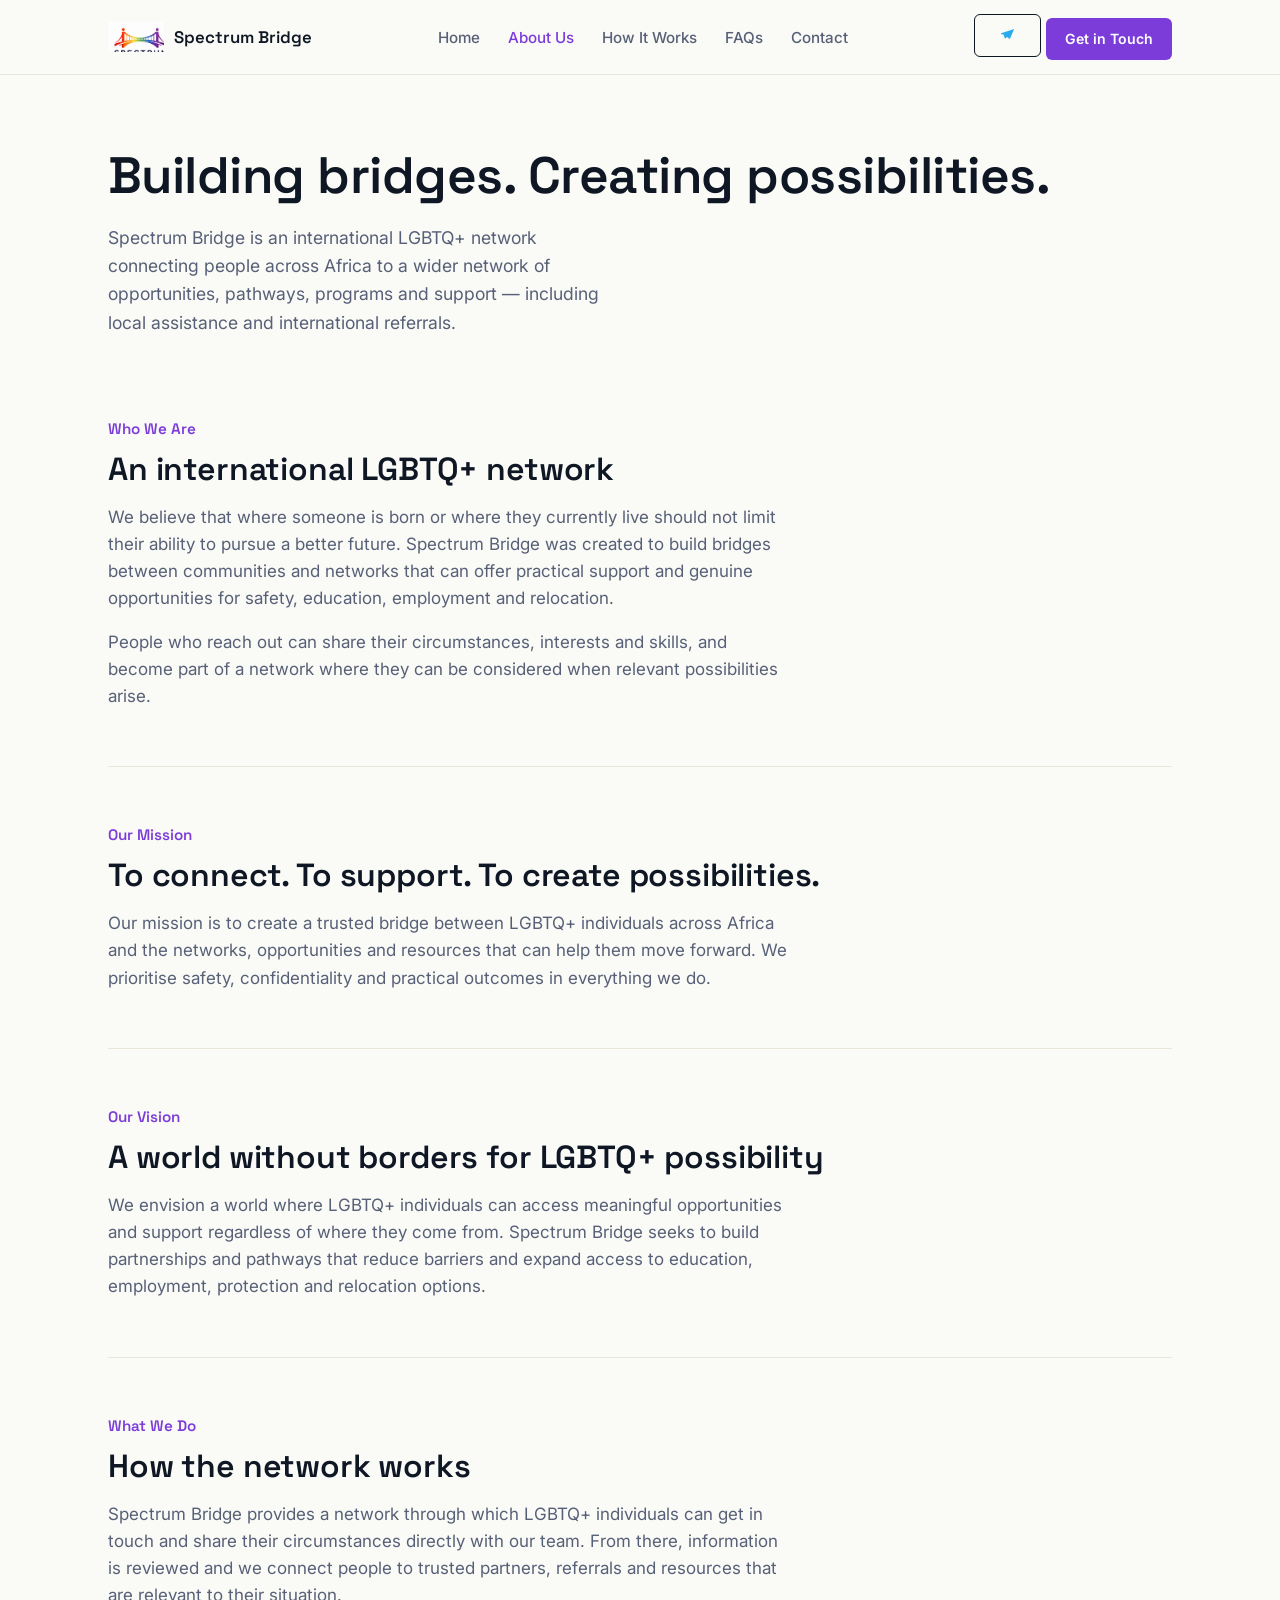
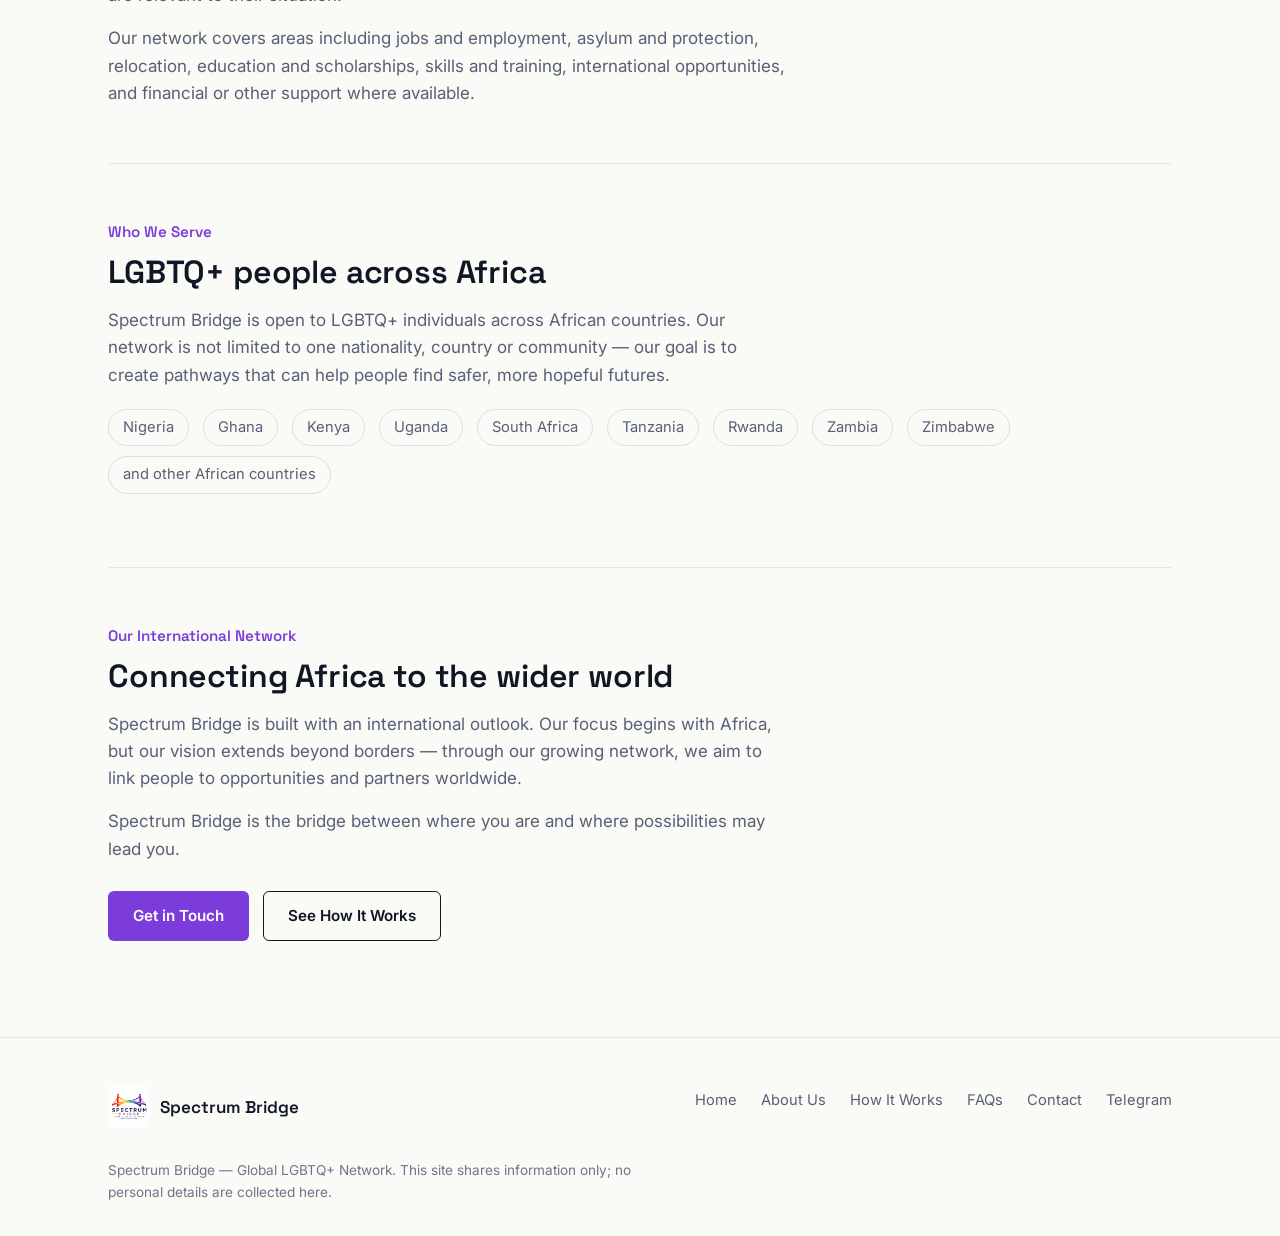
==== commit 6d5e4906: "Remove Donate button from about header-actions" ====
--- a/about.html
+++ b/about.html
@@ -24,11 +24,7 @@
     </ul>
     <div class="header-actions">
       <a href="https://t.me/Spectrumbridge" class="btn btn-secondary btn-icon tg-open" aria-label="Open Spectrumbridge on Telegram (opens in new tab)" target="_blank" rel="noopener">
-        <svg class="icon-telegram" viewBox="0 0 24 24" aria-hidden="true" focusable="false"><path d="M21.6 3.4c-.2-.2-.5-.3-.8-.2L3.1 8.9c-.6.2-.6.9 0 1.1l3.6 1.2 1.4 4.6c.2.6.9.8 1.3.4l2-1.8 4.1 3c.5.4 1.1.1 1.2-.6l1.9-14.6c.1-.4-.1-.8-.5-1zM9.2 13.2L7.9 9.1 18.1 5.6 9.2 13.2z"/></svg>
-      </a>
-
-      <a href="https://example.org/donate" class="btn btn-secondary btn-small" aria-label="Donate to Spectrum Bridge">
-        Donate
+        <svg class="icon-telegram" viewBox="0 0 24 24" aria-hidden="true" focusable="false"><path d="M21.6 3.4c-.2-.2-.5-.3-.8-.2L3.1 8.9c-.6.2-.6.9 0 1.1l3.6 1.2 1.4 4.6c.2.6.9.8 1.3.4l2-1.8 4.1 3c.5.4 1.1 [...]"/></svg>
       </a>
 
       <a href="contact.html" class="btn btn-primary btn-small nav-cta">Get in Touch</a>
